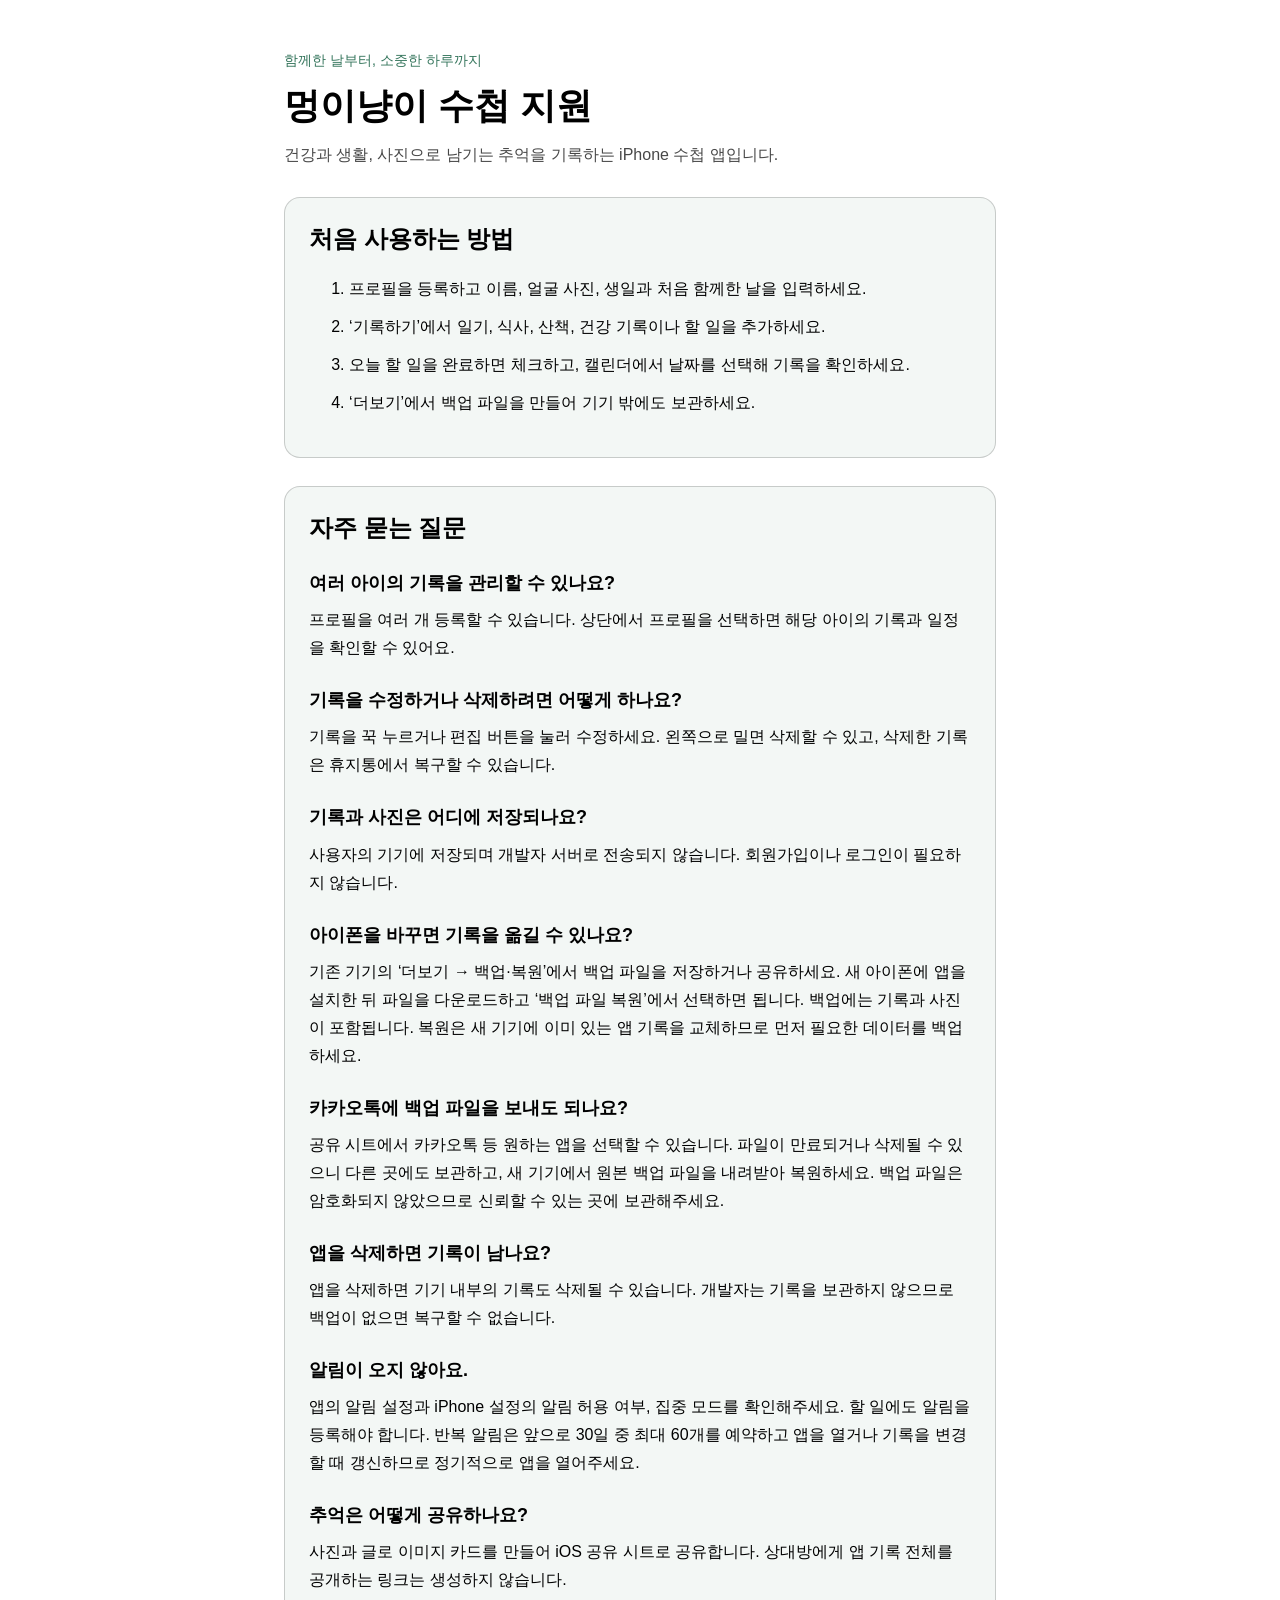
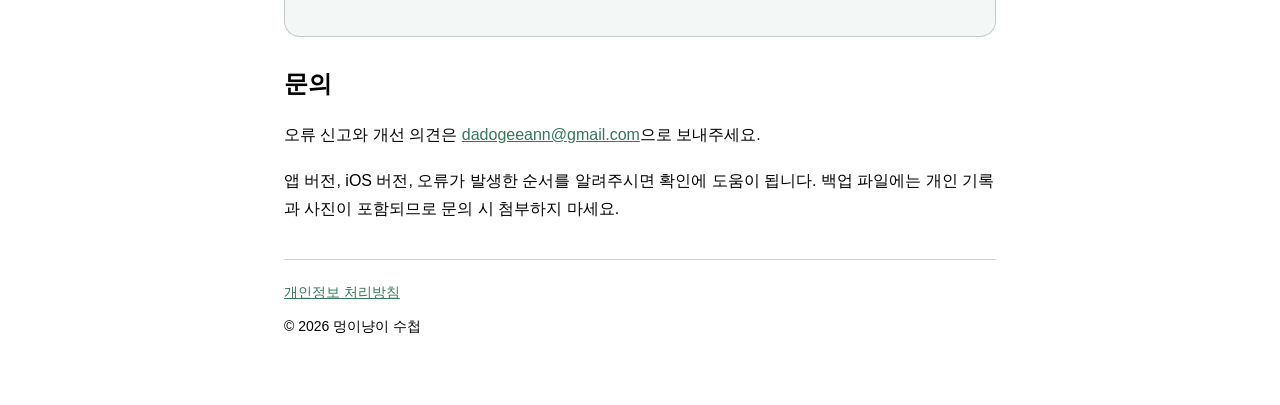
==== paw-note/index.html @ d4ac3cb5 "Add Meongi Nyangi Note support and privacy pages" ====
<!doctype html>
<html lang="ko">
  <head>
    <meta charset="utf-8" />
    <meta name="viewport" content="width=device-width, initial-scale=1" />
    <meta
      name="description"
      content="멍이냥이 수첩 iPhone 앱의 사용법, 백업·복원과 문의 안내입니다."
    />
    <title>멍이냥이 수첩 지원</title>
    <link rel="stylesheet" href="style.css" />
  </head>
  <body>
    <main>
      <p class="eyebrow">함께한 날부터, 소중한 하루까지</p>
      <h1>멍이냥이 수첩 지원</h1>
      <p class="intro">
        건강과 생활, 사진으로 남기는 추억을 기록하는 iPhone 수첩 앱입니다.
      </p>
      <section class="card" aria-labelledby="start-title">
        <h2 id="start-title">처음 사용하는 방법</h2>
        <ol>
          <li>
            프로필을 등록하고 이름, 얼굴 사진, 생일과 처음 함께한 날을
            입력하세요.
          </li>
          <li>
            ‘기록하기’에서 일기, 식사, 산책, 건강 기록이나 할 일을 추가하세요.
          </li>
          <li>
            오늘 할 일을 완료하면 체크하고, 캘린더에서 날짜를 선택해 기록을
            확인하세요.
          </li>
          <li>‘더보기’에서 백업 파일을 만들어 기기 밖에도 보관하세요.</li>
        </ol>
      </section>
      <section class="card" aria-labelledby="faq-title">
        <h2 id="faq-title">자주 묻는 질문</h2>
        <h3>여러 아이의 기록을 관리할 수 있나요?</h3>
        <p>
          프로필을 여러 개 등록할 수 있습니다. 상단에서 프로필을 선택하면 해당
          아이의 기록과 일정을 확인할 수 있어요.
        </p>
        <h3>기록을 수정하거나 삭제하려면 어떻게 하나요?</h3>
        <p>
          기록을 꾹 누르거나 편집 버튼을 눌러 수정하세요. 왼쪽으로 밀면 삭제할
          수 있고, 삭제한 기록은 휴지통에서 복구할 수 있습니다.
        </p>
        <h3>기록과 사진은 어디에 저장되나요?</h3>
        <p>
          사용자의 기기에 저장되며 개발자 서버로 전송되지 않습니다. 회원가입이나
          로그인이 필요하지 않습니다.
        </p>
        <h3>아이폰을 바꾸면 기록을 옮길 수 있나요?</h3>
        <p>
          기존 기기의 ‘더보기 → 백업·복원’에서 백업 파일을 저장하거나
          공유하세요. 새 아이폰에 앱을 설치한 뒤 파일을 다운로드하고 ‘백업 파일
          복원’에서 선택하면 됩니다. 백업에는 기록과 사진이 포함됩니다. 복원은
          새 기기에 이미 있는 앱 기록을 교체하므로 먼저 필요한 데이터를
          백업하세요.
        </p>
        <h3>카카오톡에 백업 파일을 보내도 되나요?</h3>
        <p>
          공유 시트에서 카카오톡 등 원하는 앱을 선택할 수 있습니다. 파일이
          만료되거나 삭제될 수 있으니 다른 곳에도 보관하고, 새 기기에서 원본
          백업 파일을 내려받아 복원하세요. 백업 파일은 암호화되지 않았으므로
          신뢰할 수 있는 곳에 보관해주세요.
        </p>
        <h3>앱을 삭제하면 기록이 남나요?</h3>
        <p>
          앱을 삭제하면 기기 내부의 기록도 삭제될 수 있습니다. 개발자는 기록을
          보관하지 않으므로 백업이 없으면 복구할 수 없습니다.
        </p>
        <h3>알림이 오지 않아요.</h3>
        <p>
          앱의 알림 설정과 iPhone 설정의 알림 허용 여부, 집중 모드를
          확인해주세요. 할 일에도 알림을 등록해야 합니다. 반복 알림은 앞으로
          30일 중 최대 60개를 예약하고 앱을 열거나 기록을 변경할 때 갱신하므로
          정기적으로 앱을 열어주세요.
        </p>
        <h3>추억은 어떻게 공유하나요?</h3>
        <p>
          사진과 글로 이미지 카드를 만들어 iOS 공유 시트로 공유합니다.
          상대방에게 앱 기록 전체를 공개하는 링크는 생성하지 않습니다.
        </p>
      </section>
      <section aria-labelledby="contact-title">
        <h2 id="contact-title">문의</h2>
        <p>
          오류 신고와 개선 의견은
          <a href="mailto:dadogeeann@gmail.com?subject=멍이냥이%20수첩%20문의"
            >dadogeeann@gmail.com</a
          >으로 보내주세요.
        </p>
        <p>
          앱 버전, iOS 버전, 오류가 발생한 순서를 알려주시면 확인에 도움이
          됩니다. 백업 파일에는 개인 기록과 사진이 포함되므로 문의 시 첨부하지
          마세요.
        </p>
      </section>
    </main>
    <footer>
      <a href="privacy.html">개인정보 처리방침</a>
      <p>© 2026 멍이냥이 수첩</p>
    </footer>
  </body>
</html>
---- paw-note/style.css ----
:root {
  color-scheme: light dark;
  --accent: #36765d;
  --surface: color-mix(in srgb, Canvas 94%, var(--accent) 6%);
  --border: color-mix(in srgb, CanvasText 18%, transparent);
}
* {
  box-sizing: border-box;
}
body {
  max-width: 760px;
  margin: 0 auto;
  padding: 48px 24px;
  font-family:
    -apple-system, BlinkMacSystemFont, "Apple SD Gothic Neo", "Noto Sans KR",
    sans-serif;
  line-height: 1.75;
  overflow-wrap: anywhere;
}
h1,
h2,
h3 {
  line-height: 1.4;
}
h1 {
  margin: 8px 0;
  font-size: clamp(26px, 6vw, 36px);
}
h2 {
  margin-top: 30px;
}
h3 {
  margin: 26px 0 8px;
  font-size: 18px;
}
p {
  margin: 10px 0 18px;
}
a {
  color: var(--accent);
}
.eyebrow {
  color: var(--accent);
  font-size: 14px;
  margin: 0;
}
.intro {
  color: color-mix(in srgb, CanvasText 72%, transparent);
}
.card {
  margin: 28px 0;
  padding: 24px;
  border: 1px solid var(--border);
  border-radius: 16px;
  background: var(--surface);
}
.card h2 {
  margin-top: 0;
}
li {
  margin-bottom: 10px;
}
footer {
  margin-top: 36px;
  padding-top: 20px;
  border-top: 1px solid var(--border);
  font-size: 14px;
}
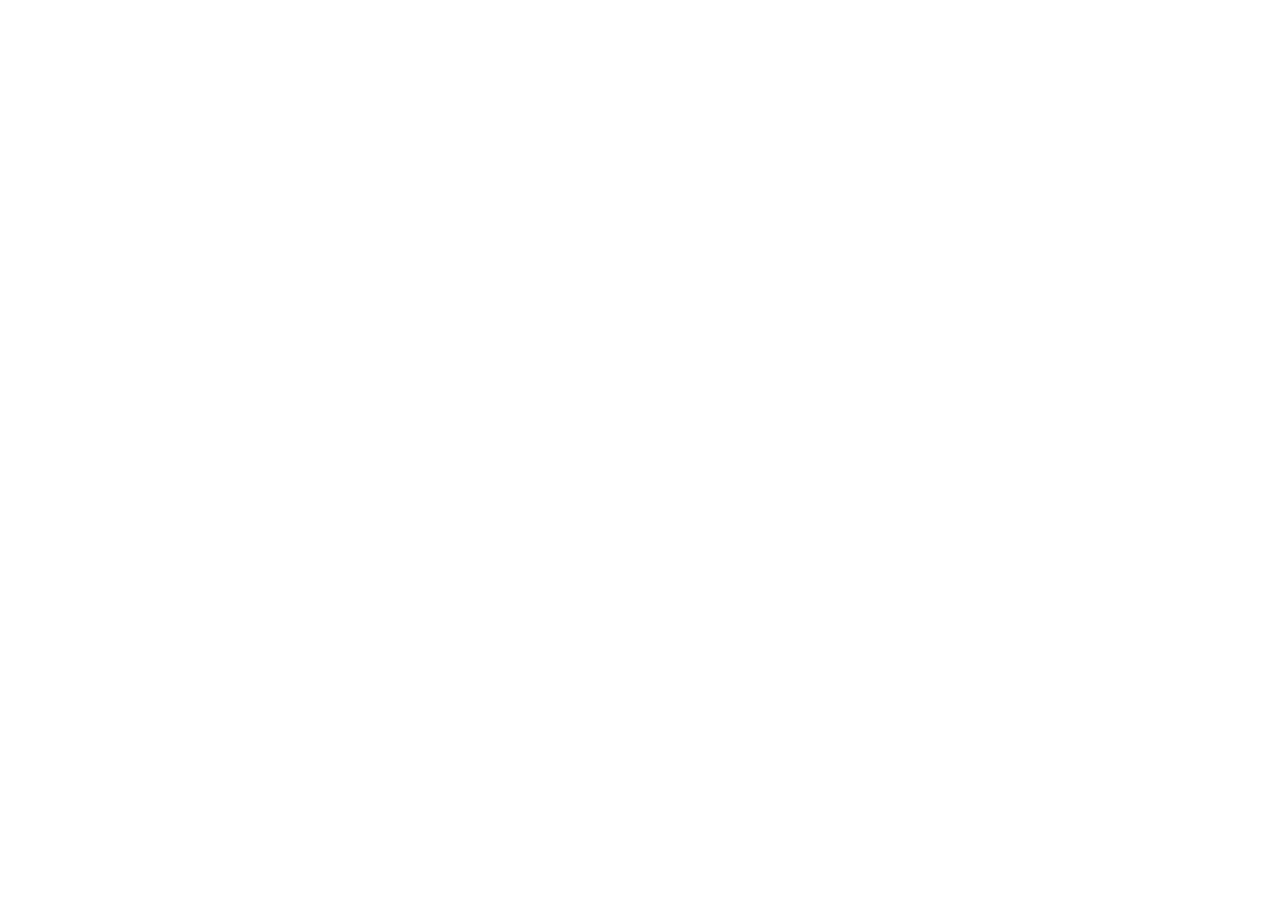
==== commit bfd49cc6: "Redirect PawNote support to dedicated support site" ====
--- a/paw-note/index.html
+++ b/paw-note/index.html
@@ -1,107 +1 @@
-<!doctype html>
-<html lang="ko">
-  <head>
-    <meta charset="utf-8" />
-    <meta name="viewport" content="width=device-width, initial-scale=1" />
-    <meta
-      name="description"
-      content="멍이냥이 수첩 iPhone 앱의 사용법, 백업·복원과 문의 안내입니다."
-    />
-    <title>멍이냥이 수첩 지원</title>
-    <link rel="stylesheet" href="style.css" />
-  </head>
-  <body>
-    <main>
-      <p class="eyebrow">함께한 날부터, 소중한 하루까지</p>
-      <h1>멍이냥이 수첩 지원</h1>
-      <p class="intro">
-        건강과 생활, 사진으로 남기는 추억을 기록하는 iPhone 수첩 앱입니다.
-      </p>
-      <section class="card" aria-labelledby="start-title">
-        <h2 id="start-title">처음 사용하는 방법</h2>
-        <ol>
-          <li>
-            프로필을 등록하고 이름, 얼굴 사진, 생일과 처음 함께한 날을
-            입력하세요.
-          </li>
-          <li>
-            ‘기록하기’에서 일기, 식사, 산책, 건강 기록이나 할 일을 추가하세요.
-          </li>
-          <li>
-            오늘 할 일을 완료하면 체크하고, 캘린더에서 날짜를 선택해 기록을
-            확인하세요.
-          </li>
-          <li>‘더보기’에서 백업 파일을 만들어 기기 밖에도 보관하세요.</li>
-        </ol>
-      </section>
-      <section class="card" aria-labelledby="faq-title">
-        <h2 id="faq-title">자주 묻는 질문</h2>
-        <h3>여러 아이의 기록을 관리할 수 있나요?</h3>
-        <p>
-          프로필을 여러 개 등록할 수 있습니다. 상단에서 프로필을 선택하면 해당
-          아이의 기록과 일정을 확인할 수 있어요.
-        </p>
-        <h3>기록을 수정하거나 삭제하려면 어떻게 하나요?</h3>
-        <p>
-          기록을 꾹 누르거나 편집 버튼을 눌러 수정하세요. 왼쪽으로 밀면 삭제할
-          수 있고, 삭제한 기록은 휴지통에서 복구할 수 있습니다.
-        </p>
-        <h3>기록과 사진은 어디에 저장되나요?</h3>
-        <p>
-          사용자의 기기에 저장되며 개발자 서버로 전송되지 않습니다. 회원가입이나
-          로그인이 필요하지 않습니다.
-        </p>
-        <h3>아이폰을 바꾸면 기록을 옮길 수 있나요?</h3>
-        <p>
-          기존 기기의 ‘더보기 → 백업·복원’에서 백업 파일을 저장하거나
-          공유하세요. 새 아이폰에 앱을 설치한 뒤 파일을 다운로드하고 ‘백업 파일
-          복원’에서 선택하면 됩니다. 백업에는 기록과 사진이 포함됩니다. 복원은
-          새 기기에 이미 있는 앱 기록을 교체하므로 먼저 필요한 데이터를
-          백업하세요.
-        </p>
-        <h3>카카오톡에 백업 파일을 보내도 되나요?</h3>
-        <p>
-          공유 시트에서 카카오톡 등 원하는 앱을 선택할 수 있습니다. 파일이
-          만료되거나 삭제될 수 있으니 다른 곳에도 보관하고, 새 기기에서 원본
-          백업 파일을 내려받아 복원하세요. 백업 파일은 암호화되지 않았으므로
-          신뢰할 수 있는 곳에 보관해주세요.
-        </p>
-        <h3>앱을 삭제하면 기록이 남나요?</h3>
-        <p>
-          앱을 삭제하면 기기 내부의 기록도 삭제될 수 있습니다. 개발자는 기록을
-          보관하지 않으므로 백업이 없으면 복구할 수 없습니다.
-        </p>
-        <h3>알림이 오지 않아요.</h3>
-        <p>
-          앱의 알림 설정과 iPhone 설정의 알림 허용 여부, 집중 모드를
-          확인해주세요. 할 일에도 알림을 등록해야 합니다. 반복 알림은 앞으로
-          30일 중 최대 60개를 예약하고 앱을 열거나 기록을 변경할 때 갱신하므로
-          정기적으로 앱을 열어주세요.
-        </p>
-        <h3>추억은 어떻게 공유하나요?</h3>
-        <p>
-          사진과 글로 이미지 카드를 만들어 iOS 공유 시트로 공유합니다.
-          상대방에게 앱 기록 전체를 공개하는 링크는 생성하지 않습니다.
-        </p>
-      </section>
-      <section aria-labelledby="contact-title">
-        <h2 id="contact-title">문의</h2>
-        <p>
-          오류 신고와 개선 의견은
-          <a href="mailto:dadogeeann@gmail.com?subject=멍이냥이%20수첩%20문의"
-            >dadogeeann@gmail.com</a
-          >으로 보내주세요.
-        </p>
-        <p>
-          앱 버전, iOS 버전, 오류가 발생한 순서를 알려주시면 확인에 도움이
-          됩니다. 백업 파일에는 개인 기록과 사진이 포함되므로 문의 시 첨부하지
-          마세요.
-        </p>
-      </section>
-    </main>
-    <footer>
-      <a href="privacy.html">개인정보 처리방침</a>
-      <p>© 2026 멍이냥이 수첩</p>
-    </footer>
-  </body>
-</html>
+<!doctype html><html lang="ko"><head><meta charset="utf-8"><meta name="viewport" content="width=device-width, initial-scale=1"><title>멍이냥이 수첩 지원 페이지 이동</title><link rel="canonical" href="https://kkanghada.github.io/support/paw-note/"><meta http-equiv="refresh" content="0; url=https://kkanghada.github.io/support/paw-note/"></head><body><h1>지원 페이지 주소가 변경되었습니다.</h1><p><a href="https://kkanghada.github.io/support/paw-note/">멍이냥이 수첩 지원 페이지로 이동</a></p></body></html>
